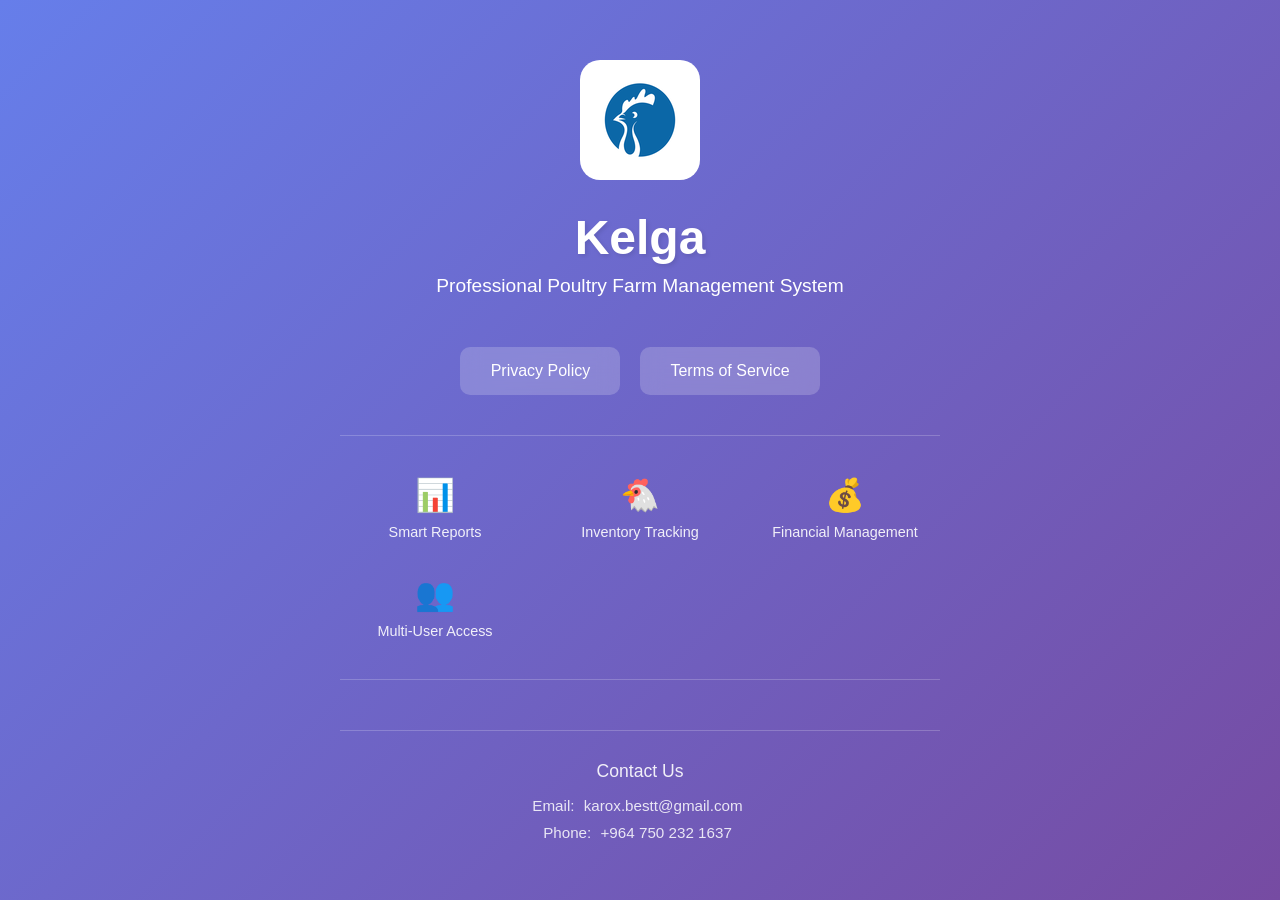
==== index.html @ 58c40bdd "Update index.html" ====
<!DOCTYPE html>
<html lang="en">
<head>
    <meta charset="UTF-8">
    <meta name="viewport" content="width=device-width, initial-scale=1.0">
    <title>Kelga - Poultry Farm Management</title>
    <link rel="icon" type="image/png" href="favicon.png">
    <link rel="apple-touch-icon" href="logo.png">
    <style>
        * {
            margin: 0;
            padding: 0;
            box-sizing: border-box;
        }
        
        body {
            font-family: -apple-system, BlinkMacSystemFont, 'Segoe UI', Roboto, sans-serif;
            text-align: center;
            background: linear-gradient(135deg, #667eea 0%, #764ba2 100%);
            color: white;
            min-height: 100vh;
            display: flex;
            flex-direction: column;
            justify-content: center;
            align-items: center;
            padding: 20px;
        }
        
        .container {
            max-width: 600px;
            width: 100%;
        }
        
        .logo {
            width: 120px;
            height: 120px;
            background: rgba(255,255,255,0.2);
            border-radius: 30px;
            margin: 0 auto 30px;
            display: flex;
            align-items: center;
            justify-content: center;
            font-size: 3em;
            font-weight: bold;
            backdrop-filter: blur(10px);
        }
        
        h1 { 
            font-size: 3em; 
            margin-bottom: 10px;
            text-shadow: 2px 2px 4px rgba(0,0,0,0.1);
        }
        
        .tagline {
            font-size: 1.2em;
            opacity: 0.95;
            margin-bottom: 50px;
        }
        
        .links {
            display: flex;
            gap: 20px;
            justify-content: center;
            flex-wrap: wrap;
            margin-bottom: 40px;
        }
        
        a {
            color: white;
            text-decoration: none;
            padding: 15px 30px;
            background: rgba(255,255,255,0.2);
            border-radius: 10px;
            display: inline-block;
            backdrop-filter: blur(10px);
            transition: all 0.3s ease;
            font-size: 1em;
            min-width: 160px;
        }
        
        a:hover {
            background: rgba(255,255,255,0.3);
            transform: translateY(-2px);
            box-shadow: 0 5px 15px rgba(0,0,0,0.2);
        }
        
        .contact {
            margin-top: 50px;
            padding-top: 30px;
            border-top: 1px solid rgba(255,255,255,0.2);
        }
        
        .contact-title {
            font-size: 1.1em;
            margin-bottom: 15px;
            opacity: 0.9;
        }
        
        .contact-info {
            display: flex;
            flex-direction: column;
            gap: 10px;
            font-size: 0.95em;
            opacity: 0.85;
        }
        
        .contact-info a {
            background: none;
            padding: 5px;
            min-width: auto;
            display: inline;
        }
        
        .contact-info a:hover {
            background: rgba(255,255,255,0.1);
            transform: none;
        }
        
        .features {
            display: grid;
            grid-template-columns: repeat(auto-fit, minmax(140px, 1fr));
            gap: 15px;
            margin: 40px 0;
            padding: 30px 0;
            border-top: 1px solid rgba(255,255,255,0.2);
            border-bottom: 1px solid rgba(255,255,255,0.2);
        }
        
        .feature {
            padding: 10px;
        }
        
        .feature-icon {
            font-size: 2em;
            margin-bottom: 10px;
        }
        
        .feature-text {
            font-size: 0.9em;
            opacity: 0.9;
        }
        
        /* Mobile Responsive */
        @media (max-width: 600px) {
            h1 {
                font-size: 2.2em;
            }
            
            .tagline {
                font-size: 1em;
                margin-bottom: 40px;
            }
            
            .logo {
                width: 100px;
                height: 100px;
                font-size: 2.5em;
            }
            
            .links {
                flex-direction: column;
                gap: 15px;
                width: 100%;
            }
            
            a {
                width: 100%;
                padding: 18px 30px;
                font-size: 1.1em;
            }
            
            .features {
                grid-template-columns: repeat(2, 1fr);
                gap: 10px;
                padding: 20px 0;
            }
            
            .contact {
                margin-top: 30px;
            }
        }
        
        /* Very small phones */
        @media (max-width: 380px) {
            h1 {
                font-size: 2em;
            }
            
            .tagline {
                font-size: 0.95em;
            }
            
            a {
                padding: 16px 20px;
                font-size: 1em;
            }
        }
        
        /* Animation */
        @keyframes fadeIn {
            from {
                opacity: 0;
                transform: translateY(20px);
            }
            to {
                opacity: 1;
                transform: translateY(0);
            }
        }
        
        .container > * {
            animation: fadeIn 0.8s ease-out forwards;
            opacity: 0;
        }
        
        .logo { animation-delay: 0.1s; }
        h1 { animation-delay: 0.2s; }
        .tagline { animation-delay: 0.3s; }
        .links { animation-delay: 0.4s; }
        .features { animation-delay: 0.5s; }
        .contact { animation-delay: 0.6s; }
    </style>
</head>
<body>
    <div class="container">
        <div class="logo">
            <img src="logo.png" alt="Kelga" style="width: 100%; height: 100%; object-fit: contain; border-radius: 20px;">
        </div>
        
        <h1>Kelga</h1>
        <p class="tagline">Professional Poultry Farm Management System</p>
        
        <div class="links">
            <a href="/privacy.html">Privacy Policy</a>
            <a href="/terms.html">Terms of Service</a>
        </div>
        
        <div class="features">
            <div class="feature">
                <div class="feature-icon">📊</div>
                <div class="feature-text">Smart Reports</div>
            </div>
            <div class="feature">
                <div class="feature-icon">🐔</div>
                <div class="feature-text">Inventory Tracking</div>
            </div>
            <div class="feature">
                <div class="feature-icon">💰</div>
                <div class="feature-text">Financial Management</div>
            </div>
            <div class="feature">
                <div class="feature-icon">👥</div>
                <div class="feature-text">Multi-User Access</div>
            </div>
        </div>
        
        <div class="contact">
            <p class="contact-title">Contact Us</p>
            <div class="contact-info">
                <div>Email: <a href="mailto:karox.bestt@gmail.com">karox.bestt@gmail.com</a></div>
                <div>Phone: <a href="tel:+9647502321637">+964 750 232 1637</a></div>
            </div>
        </div>
    </div>
</body>
</html>
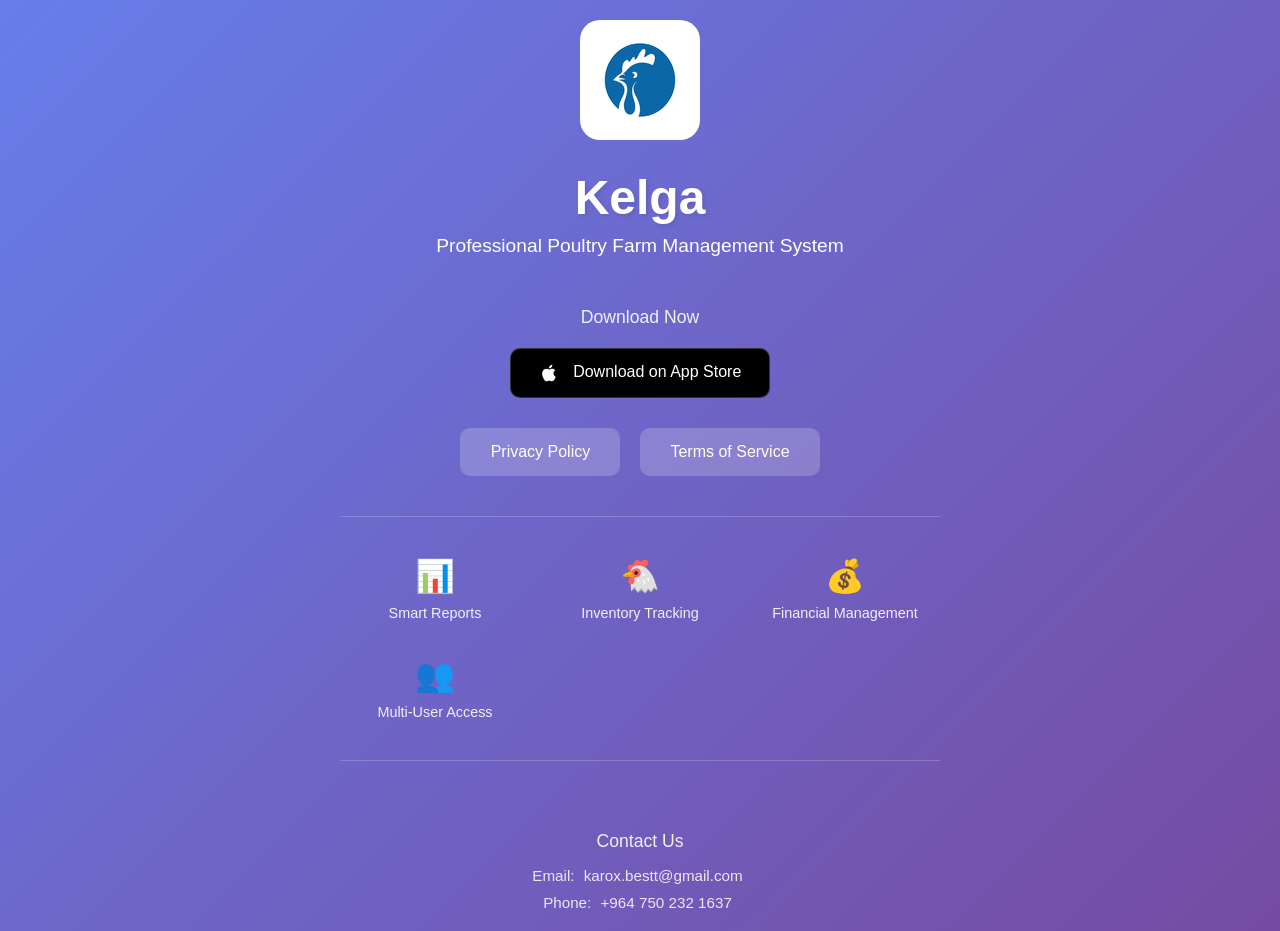
==== commit 32a38bd4: "Update index.html" ====
--- a/index.html
+++ b/index.html
@@ -57,15 +57,51 @@
             margin-bottom: 50px;
         }
         
+        .download-section {
+            margin-bottom: 30px;
+        }
+        
+        .download-title {
+            font-size: 1.1em;
+            margin-bottom: 20px;
+            opacity: 0.9;
+        }
+        
+        .app-store-btn {
+            display: inline-block;
+            background: #000;
+            color: white;
+            padding: 14px 28px;
+            border-radius: 10px;
+            text-decoration: none;
+            transition: all 0.3s ease;
+            border: 1px solid rgba(255,255,255,0.2);
+        }
+        
+        .app-store-btn:hover {
+            background: #111;
+            transform: translateY(-2px);
+            box-shadow: 0 10px 30px rgba(0,0,0,0.3);
+            border: 1px solid rgba(255,255,255,0.4);
+        }
+        
+        .app-store-btn svg {
+            width: 20px;
+            height: 20px;
+            display: inline-block;
+            vertical-align: middle;
+            margin-right: 10px;
+        }
+        
         .links {
             display: flex;
             gap: 20px;
             justify-content: center;
             flex-wrap: wrap;
-            margin-bottom: 40px;
-        }
-        
-        a {
+            margin: 30px 0;
+        }
+        
+        .links a {
             color: white;
             text-decoration: none;
             padding: 15px 30px;
@@ -78,42 +114,10 @@
             min-width: 160px;
         }
         
-        a:hover {
+        .links a:hover {
             background: rgba(255,255,255,0.3);
             transform: translateY(-2px);
             box-shadow: 0 5px 15px rgba(0,0,0,0.2);
-        }
-        
-        .contact {
-            margin-top: 50px;
-            padding-top: 30px;
-            border-top: 1px solid rgba(255,255,255,0.2);
-        }
-        
-        .contact-title {
-            font-size: 1.1em;
-            margin-bottom: 15px;
-            opacity: 0.9;
-        }
-        
-        .contact-info {
-            display: flex;
-            flex-direction: column;
-            gap: 10px;
-            font-size: 0.95em;
-            opacity: 0.85;
-        }
-        
-        .contact-info a {
-            background: none;
-            padding: 5px;
-            min-width: auto;
-            display: inline;
-        }
-        
-        .contact-info a:hover {
-            background: rgba(255,255,255,0.1);
-            transform: none;
         }
         
         .features {
@@ -140,6 +144,39 @@
             opacity: 0.9;
         }
         
+        .contact {
+            margin-top: 30px;
+            padding-top: 30px;
+        }
+        
+        .contact-title {
+            font-size: 1.1em;
+            margin-bottom: 15px;
+            opacity: 0.9;
+        }
+        
+        .contact-info {
+            display: flex;
+            flex-direction: column;
+            gap: 10px;
+            font-size: 0.95em;
+            opacity: 0.85;
+        }
+        
+        .contact-info a {
+            color: white;
+            background: none;
+            padding: 5px;
+            min-width: auto;
+            display: inline;
+            text-decoration: none;
+        }
+        
+        .contact-info a:hover {
+            background: rgba(255,255,255,0.1);
+            transform: none;
+        }
+        
         /* Mobile Responsive */
         @media (max-width: 600px) {
             h1 {
@@ -163,7 +200,7 @@
                 width: 100%;
             }
             
-            a {
+            .links a {
                 width: 100%;
                 padding: 18px 30px;
                 font-size: 1.1em;
@@ -190,7 +227,7 @@
                 font-size: 0.95em;
             }
             
-            a {
+            .links a {
                 padding: 16px 20px;
                 font-size: 1em;
             }
@@ -216,9 +253,10 @@
         .logo { animation-delay: 0.1s; }
         h1 { animation-delay: 0.2s; }
         .tagline { animation-delay: 0.3s; }
-        .links { animation-delay: 0.4s; }
-        .features { animation-delay: 0.5s; }
-        .contact { animation-delay: 0.6s; }
+        .download-section { animation-delay: 0.4s; }
+        .links { animation-delay: 0.5s; }
+        .features { animation-delay: 0.6s; }
+        .contact { animation-delay: 0.7s; }
     </style>
 </head>
 <body>
@@ -230,6 +268,16 @@
         <h1>Kelga</h1>
         <p class="tagline">Professional Poultry Farm Management System</p>
         
+        <div class="download-section">
+            <p class="download-title">Download Now</p>
+            <a href="https://apps.apple.com/iq/app/kelga/id6752225782" class="app-store-btn" target="_blank">
+                <svg viewBox="0 0 24 24" fill="currentColor">
+                    <path d="M18.71 19.5c-.83 1.24-1.71 2.45-3.05 2.47-1.34.03-1.77-.79-3.29-.79-1.53 0-2 .77-3.27.82-1.31.05-2.3-1.32-3.14-2.53C4.25 17 2.94 12.45 4.7 9.39c.87-1.52 2.43-2.48 4.12-2.51 1.28-.02 2.5.87 3.29.87.78 0 2.26-1.07 3.81-.91.65.03 2.47.26 3.64 1.98-.09.06-2.17 1.28-2.15 3.81.03 3.02 2.65 4.03 2.68 4.04-.03.07-.42 1.44-1.38 2.83M13 3.5c.73-.83 1.94-1.46 2.94-1.5.13 1.17-.34 2.35-1.04 3.19-.69.85-1.83 1.51-2.95 1.42-.15-1.15.41-2.35 1.05-3.11z"/>
+                </svg>
+                Download on App Store
+            </a>
+        </div>
+        
         <div class="links">
             <a href="/privacy.html">Privacy Policy</a>
             <a href="/terms.html">Terms of Service</a>
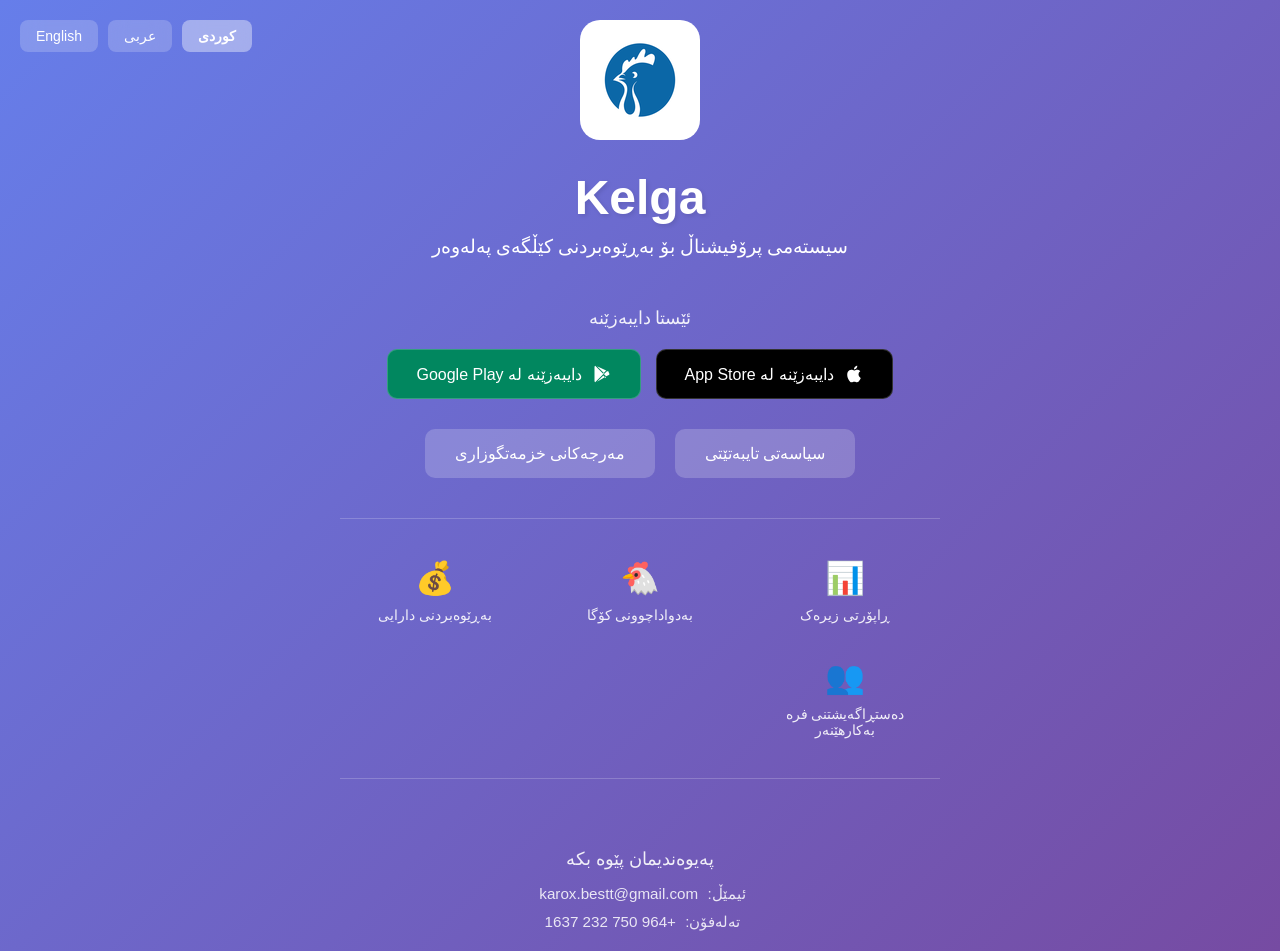
==== commit 52acdd7a: "Update index.html" ====
--- a/index.html
+++ b/index.html
@@ -1,9 +1,9 @@
 <!DOCTYPE html>
-<html lang="en">
+<html lang="ku">
 <head>
     <meta charset="UTF-8">
     <meta name="viewport" content="width=device-width, initial-scale=1.0">
-    <title>Kelga - Poultry Farm Management</title>
+    <title>Kelga - سیستەمی بەڕێوەبردنی کێڵگەی پەلەوەر</title>
     <link rel="icon" type="image/png" href="favicon.png">
     <link rel="apple-touch-icon" href="logo.png">
     <style>
@@ -31,6 +31,37 @@
             width: 100%;
         }
         
+        /* Language Selector */
+        .lang-selector {
+            position: absolute;
+            top: 20px;
+            right: 20px;
+            display: flex;
+            gap: 10px;
+            z-index: 100;
+        }
+        
+        .lang-btn {
+            background: rgba(255,255,255,0.2);
+            border: none;
+            color: white;
+            padding: 8px 16px;
+            border-radius: 8px;
+            cursor: pointer;
+            transition: all 0.3s ease;
+            font-size: 14px;
+            backdrop-filter: blur(10px);
+        }
+        
+        .lang-btn:hover {
+            background: rgba(255,255,255,0.3);
+        }
+        
+        .lang-btn.active {
+            background: rgba(255,255,255,0.4);
+            font-weight: bold;
+        }
+        
         .logo {
             width: 120px;
             height: 120px;
@@ -67,8 +98,16 @@
             opacity: 0.9;
         }
         
-        .app-store-btn {
-            display: inline-block;
+        .download-buttons {
+            display: flex;
+            gap: 15px;
+            justify-content: center;
+            flex-wrap: wrap;
+        }
+        
+        .app-store-btn, .google-play-btn {
+            display: inline-flex;
+            align-items: center;
             background: #000;
             color: white;
             padding: 14px 28px;
@@ -76,21 +115,39 @@
             text-decoration: none;
             transition: all 0.3s ease;
             border: 1px solid rgba(255,255,255,0.2);
-        }
-        
-        .app-store-btn:hover {
+            min-width: 200px;
+            justify-content: center;
+        }
+        
+        .app-store-btn:hover, .google-play-btn:hover {
             background: #111;
             transform: translateY(-2px);
             box-shadow: 0 10px 30px rgba(0,0,0,0.3);
             border: 1px solid rgba(255,255,255,0.4);
         }
         
-        .app-store-btn svg {
+        .google-play-btn {
+            background: #01875f;
+        }
+        
+        .google-play-btn:hover {
+            background: #017a55;
+        }
+        
+        .app-store-btn svg, .google-play-btn svg {
             width: 20px;
             height: 20px;
             display: inline-block;
             vertical-align: middle;
             margin-right: 10px;
+        }
+        
+        [lang="ku"] .app-store-btn svg, 
+        [lang="ar"] .app-store-btn svg,
+        [lang="ku"] .google-play-btn svg, 
+        [lang="ar"] .google-play-btn svg {
+            margin-right: 0;
+            margin-left: 10px;
         }
         
         .links {
@@ -177,8 +234,36 @@
             transform: none;
         }
         
+        /* RTL Support */
+        [lang="ku"], [lang="ar"] {
+            direction: rtl;
+        }
+        
+        [lang="ku"] .lang-selector,
+        [lang="ar"] .lang-selector {
+            right: auto;
+            left: 20px;
+        }
+        
         /* Mobile Responsive */
         @media (max-width: 600px) {
+            .lang-selector {
+                top: 10px;
+                right: 10px;
+                gap: 5px;
+            }
+            
+            [lang="ku"] .lang-selector,
+            [lang="ar"] .lang-selector {
+                right: auto;
+                left: 10px;
+            }
+            
+            .lang-btn {
+                padding: 6px 12px;
+                font-size: 12px;
+            }
+            
             h1 {
                 font-size: 2.2em;
             }
@@ -192,6 +277,16 @@
                 width: 100px;
                 height: 100px;
                 font-size: 2.5em;
+            }
+            
+            .download-buttons {
+                flex-direction: column;
+                width: 100%;
+            }
+            
+            .app-store-btn, .google-play-btn {
+                width: 100%;
+                padding: 16px 28px;
             }
             
             .links {
@@ -260,55 +355,111 @@
     </style>
 </head>
 <body>
+    <!-- Language Selector -->
+    <div class="lang-selector">
+        <button class="lang-btn active" onclick="changeLanguage('ku')">کوردی</button>
+        <button class="lang-btn" onclick="changeLanguage('ar')">عربی</button>
+        <button class="lang-btn" onclick="changeLanguage('en')">English</button>
+    </div>
+    
     <div class="container">
         <div class="logo">
             <img src="logo.png" alt="Kelga" style="width: 100%; height: 100%; object-fit: contain; border-radius: 20px;">
         </div>
         
         <h1>Kelga</h1>
-        <p class="tagline">Professional Poultry Farm Management System</p>
+        <p class="tagline" data-ku="سیستەمی پرۆفیشناڵ بۆ بەڕێوەبردنی کێڵگەی پەلەوەر" 
+           data-ar="نظام احترافي لإدارة مزارع الدواجن"
+           data-en="Professional Poultry Farm Management System">
+           سیستەمی پرۆفیشناڵ بۆ بەڕێوەبردنی کێڵگەی پەلەوەر
+        </p>
         
         <div class="download-section">
-            <p class="download-title">Download Now</p>
-            <a href="https://apps.apple.com/iq/app/kelga/id6752225782" class="app-store-btn" target="_blank">
-                <svg viewBox="0 0 24 24" fill="currentColor">
-                    <path d="M18.71 19.5c-.83 1.24-1.71 2.45-3.05 2.47-1.34.03-1.77-.79-3.29-.79-1.53 0-2 .77-3.27.82-1.31.05-2.3-1.32-3.14-2.53C4.25 17 2.94 12.45 4.7 9.39c.87-1.52 2.43-2.48 4.12-2.51 1.28-.02 2.5.87 3.29.87.78 0 2.26-1.07 3.81-.91.65.03 2.47.26 3.64 1.98-.09.06-2.17 1.28-2.15 3.81.03 3.02 2.65 4.03 2.68 4.04-.03.07-.42 1.44-1.38 2.83M13 3.5c.73-.83 1.94-1.46 2.94-1.5.13 1.17-.34 2.35-1.04 3.19-.69.85-1.83 1.51-2.95 1.42-.15-1.15.41-2.35 1.05-3.11z"/>
-                </svg>
-                Download on App Store
-            </a>
+            <p class="download-title" data-ku="ئێستا دایبەزێنە" data-ar="حمل الآن" data-en="Download Now">ئێستا دایبەزێنە</p>
+            <div class="download-buttons">
+                <a href="https://apps.apple.com/iq/app/kelga/id6752225782" class="app-store-btn" target="_blank">
+                    <svg viewBox="0 0 24 24" fill="currentColor">
+                        <path d="M18.71 19.5c-.83 1.24-1.71 2.45-3.05 2.47-1.34.03-1.77-.79-3.29-.79-1.53 0-2 .77-3.27.82-1.31.05-2.3-1.32-3.14-2.53C4.25 17 2.94 12.45 4.7 9.39c.87-1.52 2.43-2.48 4.12-2.51 1.28-.02 2.5.87 3.29.87.78 0 2.26-1.07 3.81-.91.65.03 2.47.26 3.64 1.98-.09.06-2.17 1.28-2.15 3.81.03 3.02 2.65 4.03 2.68 4.04-.03.07-.42 1.44-1.38 2.83M13 3.5c.73-.83 1.94-1.46 2.94-1.5.13 1.17-.34 2.35-1.04 3.19-.69.85-1.83 1.51-2.95 1.42-.15-1.15.41-2.35 1.05-3.11z"/>
+                    </svg>
+                    <span data-ku="دایبەزێنە لە App Store" data-ar="حمل من App Store" data-en="Download on App Store">دایبەزێنە لە App Store</span>
+                </a>
+                <a href="https://play.google.com/apps/testing/com.karoxghafoor.kelga" class="google-play-btn" target="_blank">
+                    <svg viewBox="0 0 24 24" fill="currentColor">
+                        <path d="M3 20.5v-17c0-.59.34-1.11.84-1.35L13.69 12l-9.85 9.85c-.5-.24-.84-.76-.84-1.35M16.81 15.12L6.05 21.34l7.54-7.54 3.22 3.32M14.54 12l3.75-3.75L6.04 2.66l8.49 8.49.01.85M20.16 10.81c.5.28.84.76.84 1.19s-.34.91-.84 1.19l-3.18 1.62-3.52-3.52 3.5-3.5 3.2 1.62v.4z"/>
+                    </svg>
+                    <span data-ku="دایبەزێنە لە Google Play" data-ar="حمل من Google Play" data-en="Download on Google Play">دایبەزێنە لە Google Play</span>
+                </a>
+            </div>
         </div>
         
         <div class="links">
-            <a href="/privacy.html">Privacy Policy</a>
-            <a href="/terms.html">Terms of Service</a>
+            <a href="/privacy.html" data-ku="سیاسەتی تایبەتێتی" data-ar="سياسة الخصوصية" data-en="Privacy Policy">سیاسەتی تایبەتێتی</a>
+            <a href="/terms.html" data-ku="مەرجەکانی خزمەتگوزاری" data-ar="شروط الخدمة" data-en="Terms of Service">مەرجەکانی خزمەتگوزاری</a>
         </div>
         
         <div class="features">
             <div class="feature">
                 <div class="feature-icon">📊</div>
-                <div class="feature-text">Smart Reports</div>
+                <div class="feature-text" data-ku="ڕاپۆرتی زیرەک" data-ar="تقارير ذكية" data-en="Smart Reports">ڕاپۆرتی زیرەک</div>
             </div>
             <div class="feature">
                 <div class="feature-icon">🐔</div>
-                <div class="feature-text">Inventory Tracking</div>
+                <div class="feature-text" data-ku="بەدواداچوونی کۆگا" data-ar="تتبع المخزون" data-en="Inventory Tracking">بەدواداچوونی کۆگا</div>
             </div>
             <div class="feature">
                 <div class="feature-icon">💰</div>
-                <div class="feature-text">Financial Management</div>
+                <div class="feature-text" data-ku="بەڕێوەبردنی دارایی" data-ar="الإدارة المالية" data-en="Financial Management">بەڕێوەبردنی دارایی</div>
             </div>
             <div class="feature">
                 <div class="feature-icon">👥</div>
-                <div class="feature-text">Multi-User Access</div>
+                <div class="feature-text" data-ku="دەستڕاگەیشتنی فرە بەکارهێنەر" data-ar="وصول متعدد المستخدمين" data-en="Multi-User Access">دەستڕاگەیشتنی فرە بەکارهێنەر</div>
             </div>
         </div>
         
         <div class="contact">
-            <p class="contact-title">Contact Us</p>
+            <p class="contact-title" data-ku="پەیوەندیمان پێوە بکە" data-ar="اتصل بنا" data-en="Contact Us">پەیوەندیمان پێوە بکە</p>
             <div class="contact-info">
-                <div>Email: <a href="mailto:karox.bestt@gmail.com">karox.bestt@gmail.com</a></div>
-                <div>Phone: <a href="tel:+9647502321637">+964 750 232 1637</a></div>
+                <div><span data-ku="ئیمێڵ:" data-ar="البريد الإلكتروني:" data-en="Email:">ئیمێڵ:</span> <a href="mailto:karox.bestt@gmail.com">karox.bestt@gmail.com</a></div>
+                <div><span data-ku="تەلەفۆن:" data-ar="الهاتف:" data-en="Phone:">تەلەفۆن:</span> <a href="tel:+9647502321637">+964 750 232 1637</a></div>
             </div>
         </div>
     </div>
+    
+    <script>
+        function changeLanguage(lang) {
+            // Update HTML lang attribute
+            document.documentElement.lang = lang;
+            
+            // Update active button
+            document.querySelectorAll('.lang-btn').forEach(btn => btn.classList.remove('active'));
+            event.target.classList.add('active');
+            
+            // Update page title
+            const titles = {
+                'ku': 'Kelga - سیستەمی بەڕێوەبردنی کێڵگەی پەلەوەر',
+                'ar': 'Kelga - نظام إدارة مزارع الدواجن',
+                'en': 'Kelga - Poultry Farm Management System'
+            };
+            document.title = titles[lang];
+            
+            // Update all text elements
+            document.querySelectorAll('[data-' + lang + ']').forEach(element => {
+                element.textContent = element.getAttribute('data-' + lang);
+            });
+            
+            // Save preference
+            localStorage.setItem('preferredLang', lang);
+        }
+        
+        // Load saved language preference
+        window.addEventListener('DOMContentLoaded', () => {
+            const savedLang = localStorage.getItem('preferredLang') || 'ku';
+            if (savedLang !== 'ku') {
+                changeLanguage(savedLang);
+                document.querySelector(`.lang-btn[onclick*="${savedLang}"]`).classList.add('active');
+                document.querySelector('.lang-btn.active').classList.remove('active');
+            }
+        });
+    </script>
 </body>
 </html>
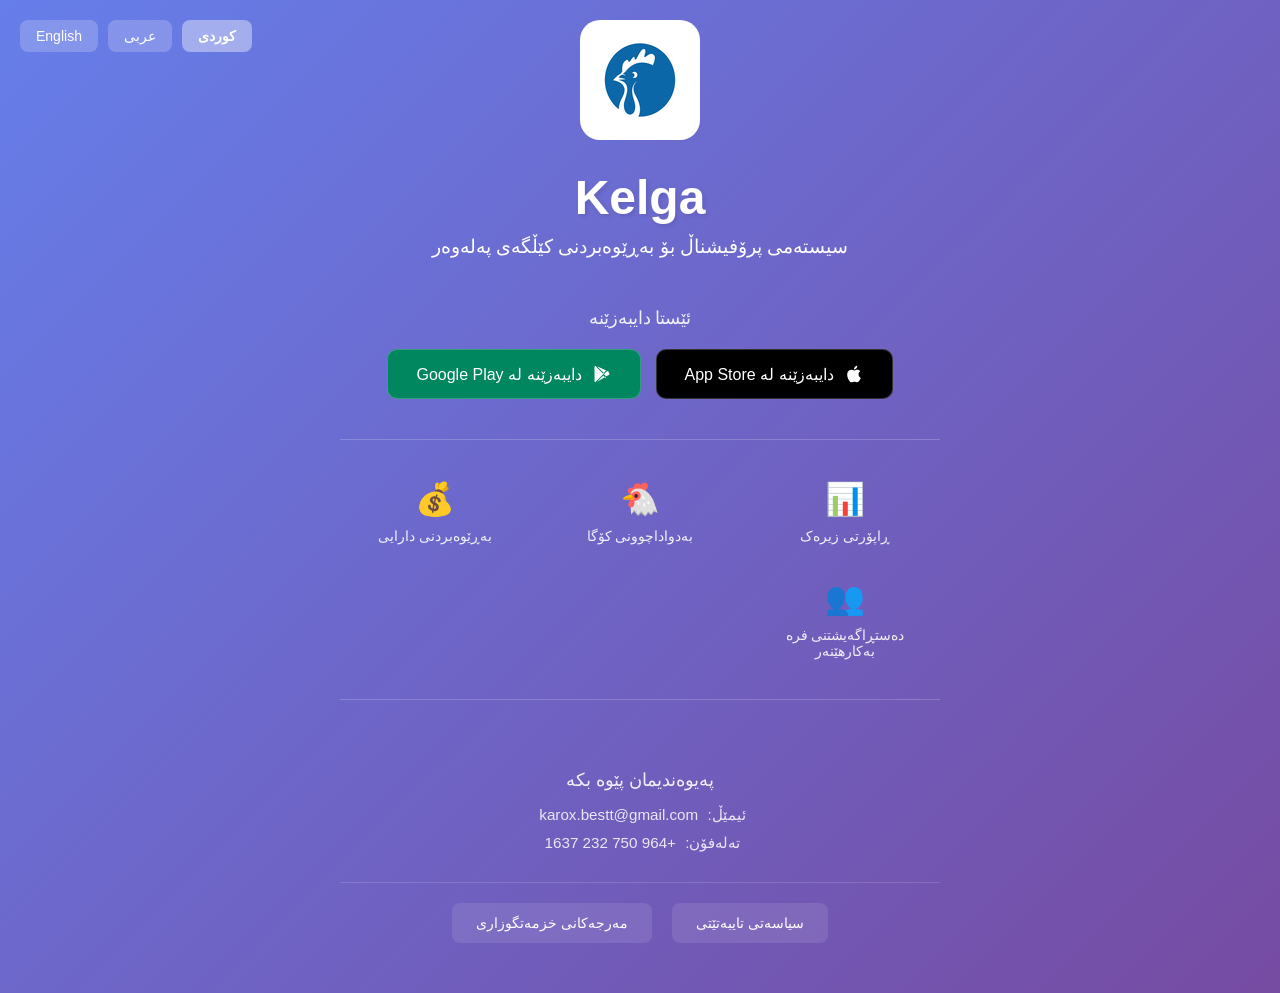
==== commit 74eecc1f: "Update index.html" ====
--- a/index.html
+++ b/index.html
@@ -156,23 +156,25 @@
             justify-content: center;
             flex-wrap: wrap;
             margin: 30px 0;
+            padding-top: 20px;
+            border-top: 1px solid rgba(255,255,255,0.15);
         }
         
         .links a {
             color: white;
             text-decoration: none;
-            padding: 15px 30px;
-            background: rgba(255,255,255,0.2);
-            border-radius: 10px;
+            padding: 12px 24px;
+            background: rgba(255,255,255,0.1);
+            border-radius: 8px;
             display: inline-block;
             backdrop-filter: blur(10px);
             transition: all 0.3s ease;
-            font-size: 1em;
-            min-width: 160px;
+            font-size: 0.9em;
+            min-width: 150px;
         }
         
         .links a:hover {
-            background: rgba(255,255,255,0.3);
+            background: rgba(255,255,255,0.2);
             transform: translateY(-2px);
             box-shadow: 0 5px 15px rgba(0,0,0,0.2);
         }
@@ -251,6 +253,7 @@
                 top: 10px;
                 right: 10px;
                 gap: 5px;
+                z-index: 1000;
             }
             
             [lang="ku"] .lang-selector,
@@ -264,19 +267,20 @@
                 font-size: 12px;
             }
             
-            h1 {
-                font-size: 2.2em;
-            }
-            
-            .tagline {
-                font-size: 1em;
-                margin-bottom: 40px;
-            }
-            
             .logo {
                 width: 100px;
                 height: 100px;
                 font-size: 2.5em;
+                margin-top: 60px;
+            }
+            
+            h1 {
+                font-size: 2.2em;
+            }
+            
+            .tagline {
+                font-size: 1em;
+                margin-bottom: 40px;
             }
             
             .download-buttons {
@@ -290,25 +294,37 @@
             }
             
             .links {
-                flex-direction: column;
-                gap: 15px;
+                flex-direction: row;
+                gap: 10px;
                 width: 100%;
+                margin-top: 20px;
+                order: 10;
             }
             
             .links a {
-                width: 100%;
-                padding: 18px 30px;
-                font-size: 1.1em;
+                width: 50%;
+                padding: 12px 10px;
+                font-size: 0.85em;
+                min-width: auto;
+                text-align: center;
+                background: rgba(255,255,255,0.1);
             }
             
             .features {
                 grid-template-columns: repeat(2, 1fr);
                 gap: 10px;
                 padding: 20px 0;
+                order: 1;
             }
             
             .contact {
                 margin-top: 30px;
+                order: 2;
+            }
+            
+            .container {
+                display: flex;
+                flex-direction: column;
             }
         }
         
@@ -392,11 +408,6 @@
             </div>
         </div>
         
-        <div class="links">
-            <a href="/privacy.html" data-ku="سیاسەتی تایبەتێتی" data-ar="سياسة الخصوصية" data-en="Privacy Policy">سیاسەتی تایبەتێتی</a>
-            <a href="/terms.html" data-ku="مەرجەکانی خزمەتگوزاری" data-ar="شروط الخدمة" data-en="Terms of Service">مەرجەکانی خزمەتگوزاری</a>
-        </div>
-        
         <div class="features">
             <div class="feature">
                 <div class="feature-icon">📊</div>
@@ -422,6 +433,11 @@
                 <div><span data-ku="ئیمێڵ:" data-ar="البريد الإلكتروني:" data-en="Email:">ئیمێڵ:</span> <a href="mailto:karox.bestt@gmail.com">karox.bestt@gmail.com</a></div>
                 <div><span data-ku="تەلەفۆن:" data-ar="الهاتف:" data-en="Phone:">تەلەفۆن:</span> <a href="tel:+9647502321637">+964 750 232 1637</a></div>
             </div>
+        </div>
+        
+        <div class="links">
+            <a href="/privacy.html" data-ku="سیاسەتی تایبەتێتی" data-ar="سياسة الخصوصية" data-en="Privacy Policy">سیاسەتی تایبەتێتی</a>
+            <a href="/terms.html" data-ku="مەرجەکانی خزمەتگوزاری" data-ar="شروط الخدمة" data-en="Terms of Service">مەرجەکانی خزمەتگوزاری</a>
         </div>
     </div>
     
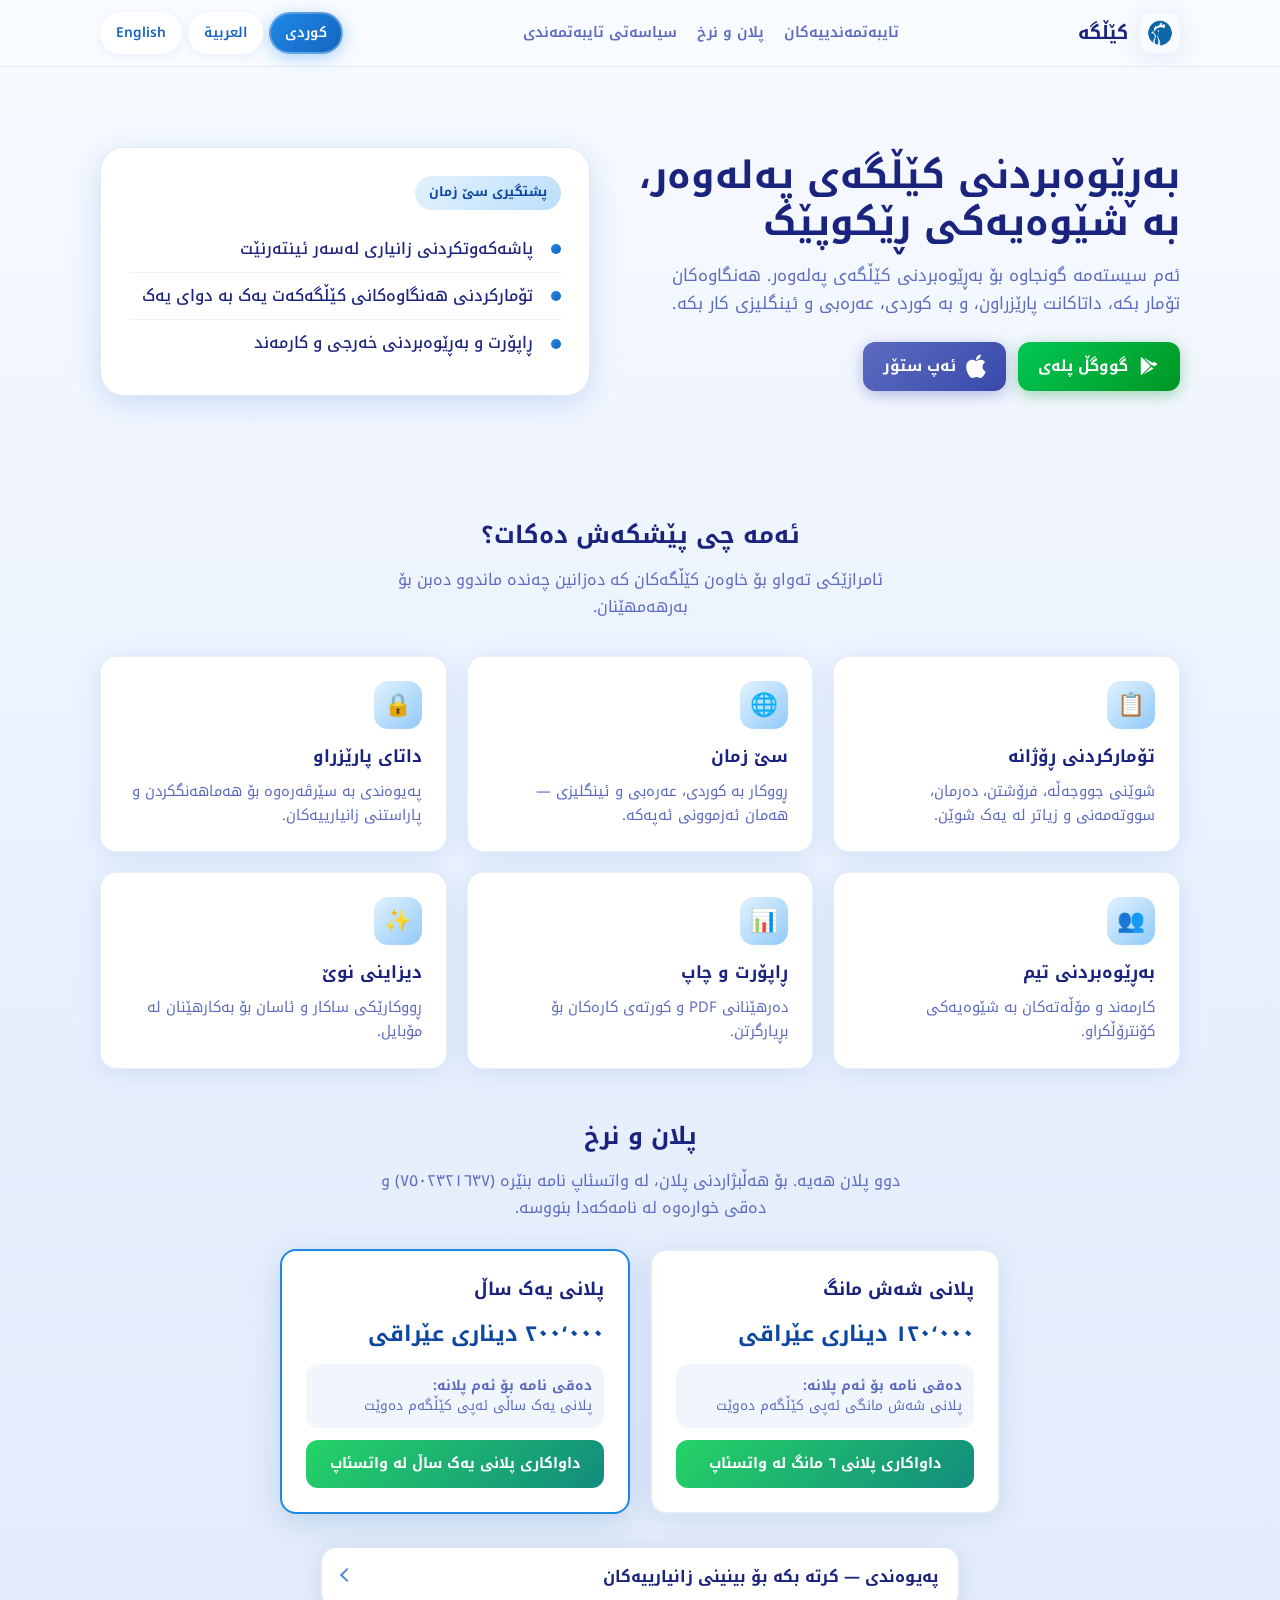
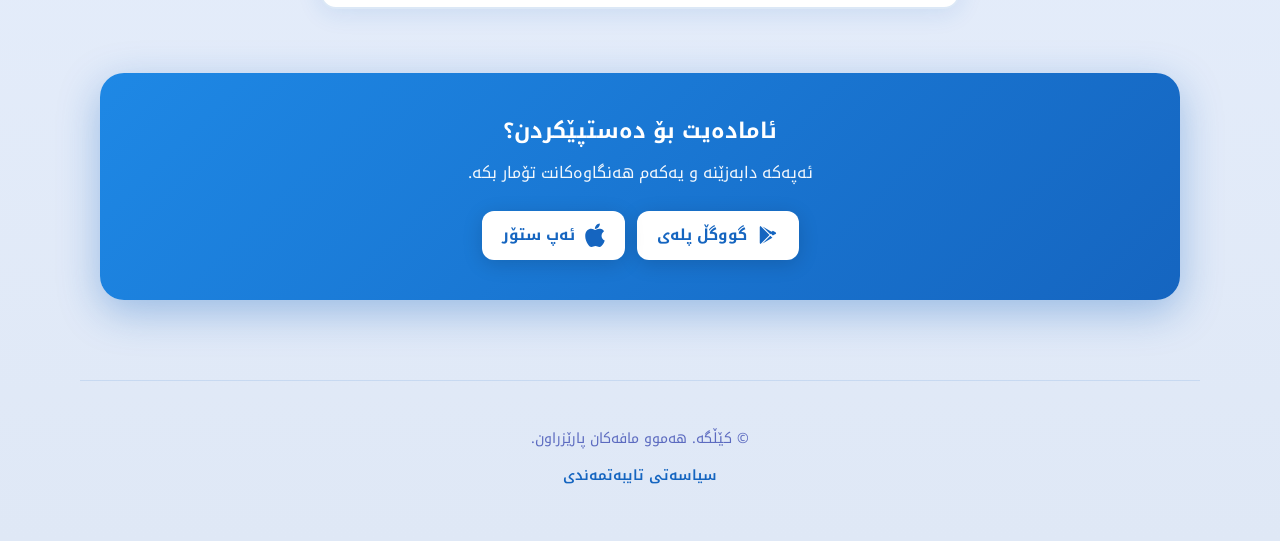
==== commit bb6fb8aa: "Rebuild Kelga site: landing page, KU/AR/EN, plans and WhatsApp, privacy policy. Made-with: Cursor" ====
--- a/index.html
+++ b/index.html
@@ -1,481 +1,247 @@
 <!DOCTYPE html>
-<html lang="ku">
-<head>
-    <meta charset="UTF-8">
-    <meta name="viewport" content="width=device-width, initial-scale=1.0">
-    <title>Kelga - سیستەمی بەڕێوەبردنی کێڵگەی پەلەوەر</title>
-    <link rel="icon" type="image/png" href="favicon.png">
-    <link rel="apple-touch-icon" href="logo.png">
-    <style>
-        * {
-            margin: 0;
-            padding: 0;
-            box-sizing: border-box;
-        }
-        
-        body {
-            font-family: -apple-system, BlinkMacSystemFont, 'Segoe UI', Roboto, sans-serif;
-            text-align: center;
-            background: linear-gradient(135deg, #667eea 0%, #764ba2 100%);
-            color: white;
-            min-height: 100vh;
-            display: flex;
-            flex-direction: column;
-            justify-content: center;
-            align-items: center;
-            padding: 20px;
-        }
-        
-        .container {
-            max-width: 600px;
-            width: 100%;
-        }
-        
-        /* Language Selector */
-        .lang-selector {
-            position: absolute;
-            top: 20px;
-            right: 20px;
-            display: flex;
-            gap: 10px;
-            z-index: 100;
-        }
-        
-        .lang-btn {
-            background: rgba(255,255,255,0.2);
-            border: none;
-            color: white;
-            padding: 8px 16px;
-            border-radius: 8px;
-            cursor: pointer;
-            transition: all 0.3s ease;
-            font-size: 14px;
-            backdrop-filter: blur(10px);
-        }
-        
-        .lang-btn:hover {
-            background: rgba(255,255,255,0.3);
-        }
-        
-        .lang-btn.active {
-            background: rgba(255,255,255,0.4);
-            font-weight: bold;
-        }
-        
-        .logo {
-            width: 120px;
-            height: 120px;
-            background: rgba(255,255,255,0.2);
-            border-radius: 30px;
-            margin: 0 auto 30px;
-            display: flex;
-            align-items: center;
-            justify-content: center;
-            font-size: 3em;
-            font-weight: bold;
-            backdrop-filter: blur(10px);
-        }
-        
-        h1 { 
-            font-size: 3em; 
-            margin-bottom: 10px;
-            text-shadow: 2px 2px 4px rgba(0,0,0,0.1);
-        }
-        
-        .tagline {
-            font-size: 1.2em;
-            opacity: 0.95;
-            margin-bottom: 50px;
-        }
-        
-        .download-section {
-            margin-bottom: 30px;
-        }
-        
-        .download-title {
-            font-size: 1.1em;
-            margin-bottom: 20px;
-            opacity: 0.9;
-        }
-        
-        .download-buttons {
-            display: flex;
-            gap: 15px;
-            justify-content: center;
-            flex-wrap: wrap;
-        }
-        
-        .app-store-btn, .google-play-btn {
-            display: inline-flex;
-            align-items: center;
-            background: #000;
-            color: white;
-            padding: 14px 28px;
-            border-radius: 10px;
-            text-decoration: none;
-            transition: all 0.3s ease;
-            border: 1px solid rgba(255,255,255,0.2);
-            min-width: 200px;
-            justify-content: center;
-        }
-        
-        .app-store-btn:hover, .google-play-btn:hover {
-            background: #111;
-            transform: translateY(-2px);
-            box-shadow: 0 10px 30px rgba(0,0,0,0.3);
-            border: 1px solid rgba(255,255,255,0.4);
-        }
-        
-        .google-play-btn {
-            background: #01875f;
-        }
-        
-        .google-play-btn:hover {
-            background: #017a55;
-        }
-        
-        .app-store-btn svg, .google-play-btn svg {
-            width: 20px;
-            height: 20px;
-            display: inline-block;
-            vertical-align: middle;
-            margin-right: 10px;
-        }
-        
-        [lang="ku"] .app-store-btn svg, 
-        [lang="ar"] .app-store-btn svg,
-        [lang="ku"] .google-play-btn svg, 
-        [lang="ar"] .google-play-btn svg {
-            margin-right: 0;
-            margin-left: 10px;
-        }
-        
-        .links {
-            display: flex;
-            gap: 20px;
-            justify-content: center;
-            flex-wrap: wrap;
-            margin: 30px 0;
-            padding-top: 20px;
-            border-top: 1px solid rgba(255,255,255,0.15);
-        }
-        
-        .links a {
-            color: white;
-            text-decoration: none;
-            padding: 12px 24px;
-            background: rgba(255,255,255,0.1);
-            border-radius: 8px;
-            display: inline-block;
-            backdrop-filter: blur(10px);
-            transition: all 0.3s ease;
-            font-size: 0.9em;
-            min-width: 150px;
-        }
-        
-        .links a:hover {
-            background: rgba(255,255,255,0.2);
-            transform: translateY(-2px);
-            box-shadow: 0 5px 15px rgba(0,0,0,0.2);
-        }
-        
-        .features {
-            display: grid;
-            grid-template-columns: repeat(auto-fit, minmax(140px, 1fr));
-            gap: 15px;
-            margin: 40px 0;
-            padding: 30px 0;
-            border-top: 1px solid rgba(255,255,255,0.2);
-            border-bottom: 1px solid rgba(255,255,255,0.2);
-        }
-        
-        .feature {
-            padding: 10px;
-        }
-        
-        .feature-icon {
-            font-size: 2em;
-            margin-bottom: 10px;
-        }
-        
-        .feature-text {
-            font-size: 0.9em;
-            opacity: 0.9;
-        }
-        
-        .contact {
-            margin-top: 30px;
-            padding-top: 30px;
-        }
-        
-        .contact-title {
-            font-size: 1.1em;
-            margin-bottom: 15px;
-            opacity: 0.9;
-        }
-        
-        .contact-info {
-            display: flex;
-            flex-direction: column;
-            gap: 10px;
-            font-size: 0.95em;
-            opacity: 0.85;
-        }
-        
-        .contact-info a {
-            color: white;
-            background: none;
-            padding: 5px;
-            min-width: auto;
-            display: inline;
-            text-decoration: none;
-        }
-        
-        .contact-info a:hover {
-            background: rgba(255,255,255,0.1);
-            transform: none;
-        }
-        
-        /* RTL Support */
-        [lang="ku"], [lang="ar"] {
-            direction: rtl;
-        }
-        
-        [lang="ku"] .lang-selector,
-        [lang="ar"] .lang-selector {
-            right: auto;
-            left: 20px;
-        }
-        
-        /* Mobile Responsive */
-        @media (max-width: 600px) {
-            .lang-selector {
-                top: 10px;
-                right: 10px;
-                gap: 5px;
-                z-index: 1000;
-            }
-            
-            [lang="ku"] .lang-selector,
-            [lang="ar"] .lang-selector {
-                right: auto;
-                left: 10px;
-            }
-            
-            .lang-btn {
-                padding: 6px 12px;
-                font-size: 12px;
-            }
-            
-            .logo {
-                width: 100px;
-                height: 100px;
-                font-size: 2.5em;
-                margin-top: 60px;
-            }
-            
-            h1 {
-                font-size: 2.2em;
-            }
-            
-            .tagline {
-                font-size: 1em;
-                margin-bottom: 40px;
-            }
-            
-            .download-buttons {
-                flex-direction: column;
-                width: 100%;
-            }
-            
-            .app-store-btn, .google-play-btn {
-                width: 100%;
-                padding: 16px 28px;
-            }
-            
-            .links {
-                flex-direction: row;
-                gap: 10px;
-                width: 100%;
-                margin-top: 20px;
-                order: 10;
-            }
-            
-            .links a {
-                width: 50%;
-                padding: 12px 10px;
-                font-size: 0.85em;
-                min-width: auto;
-                text-align: center;
-                background: rgba(255,255,255,0.1);
-            }
-            
-            .features {
-                grid-template-columns: repeat(2, 1fr);
-                gap: 10px;
-                padding: 20px 0;
-                order: 1;
-            }
-            
-            .contact {
-                margin-top: 30px;
-                order: 2;
-            }
-            
-            .container {
-                display: flex;
-                flex-direction: column;
-            }
-        }
-        
-        /* Very small phones */
-        @media (max-width: 380px) {
-            h1 {
-                font-size: 2em;
-            }
-            
-            .tagline {
-                font-size: 0.95em;
-            }
-            
-            .links a {
-                padding: 16px 20px;
-                font-size: 1em;
-            }
-        }
-        
-        /* Animation */
-        @keyframes fadeIn {
-            from {
-                opacity: 0;
-                transform: translateY(20px);
-            }
-            to {
-                opacity: 1;
-                transform: translateY(0);
-            }
-        }
-        
-        .container > * {
-            animation: fadeIn 0.8s ease-out forwards;
-            opacity: 0;
-        }
-        
-        .logo { animation-delay: 0.1s; }
-        h1 { animation-delay: 0.2s; }
-        .tagline { animation-delay: 0.3s; }
-        .download-section { animation-delay: 0.4s; }
-        .links { animation-delay: 0.5s; }
-        .features { animation-delay: 0.6s; }
-        .contact { animation-delay: 0.7s; }
-    </style>
-</head>
-<body>
-    <!-- Language Selector -->
-    <div class="lang-selector">
-        <button class="lang-btn active" onclick="changeLanguage('ku')">کوردی</button>
-        <button class="lang-btn" onclick="changeLanguage('ar')">عربی</button>
-        <button class="lang-btn" onclick="changeLanguage('en')">English</button>
-    </div>
-    
-    <div class="container">
-        <div class="logo">
-            <img src="logo.png" alt="Kelga" style="width: 100%; height: 100%; object-fit: contain; border-radius: 20px;">
-        </div>
-        
-        <h1>Kelga</h1>
-        <p class="tagline" data-ku="سیستەمی پرۆفیشناڵ بۆ بەڕێوەبردنی کێڵگەی پەلەوەر" 
-           data-ar="نظام احترافي لإدارة مزارع الدواجن"
-           data-en="Professional Poultry Farm Management System">
-           سیستەمی پرۆفیشناڵ بۆ بەڕێوەبردنی کێڵگەی پەلەوەر
-        </p>
-        
-        <div class="download-section">
-            <p class="download-title" data-ku="ئێستا دایبەزێنە" data-ar="حمل الآن" data-en="Download Now">ئێستا دایبەزێنە</p>
-            <div class="download-buttons">
-                <a href="https://apps.apple.com/iq/app/kelga/id6752225782" class="app-store-btn" target="_blank">
-                    <svg viewBox="0 0 24 24" fill="currentColor">
-                        <path d="M18.71 19.5c-.83 1.24-1.71 2.45-3.05 2.47-1.34.03-1.77-.79-3.29-.79-1.53 0-2 .77-3.27.82-1.31.05-2.3-1.32-3.14-2.53C4.25 17 2.94 12.45 4.7 9.39c.87-1.52 2.43-2.48 4.12-2.51 1.28-.02 2.5.87 3.29.87.78 0 2.26-1.07 3.81-.91.65.03 2.47.26 3.64 1.98-.09.06-2.17 1.28-2.15 3.81.03 3.02 2.65 4.03 2.68 4.04-.03.07-.42 1.44-1.38 2.83M13 3.5c.73-.83 1.94-1.46 2.94-1.5.13 1.17-.34 2.35-1.04 3.19-.69.85-1.83 1.51-2.95 1.42-.15-1.15.41-2.35 1.05-3.11z"/>
-                    </svg>
-                    <span data-ku="دایبەزێنە لە App Store" data-ar="حمل من App Store" data-en="Download on App Store">دایبەزێنە لە App Store</span>
-                </a>
-                <a href="https://play.google.com/apps/testing/com.karoxghafoor.kelga" class="google-play-btn" target="_blank">
-                    <svg viewBox="0 0 24 24" fill="currentColor">
-                        <path d="M3 20.5v-17c0-.59.34-1.11.84-1.35L13.69 12l-9.85 9.85c-.5-.24-.84-.76-.84-1.35M16.81 15.12L6.05 21.34l7.54-7.54 3.22 3.32M14.54 12l3.75-3.75L6.04 2.66l8.49 8.49.01.85M20.16 10.81c.5.28.84.76.84 1.19s-.34.91-.84 1.19l-3.18 1.62-3.52-3.52 3.5-3.5 3.2 1.62v.4z"/>
-                    </svg>
-                    <span data-ku="دایبەزێنە لە Google Play" data-ar="حمل من Google Play" data-en="Download on Google Play">دایبەزێنە لە Google Play</span>
-                </a>
-            </div>
-        </div>
-        
-        <div class="features">
-            <div class="feature">
-                <div class="feature-icon">📊</div>
-                <div class="feature-text" data-ku="ڕاپۆرتی زیرەک" data-ar="تقارير ذكية" data-en="Smart Reports">ڕاپۆرتی زیرەک</div>
-            </div>
-            <div class="feature">
-                <div class="feature-icon">🐔</div>
-                <div class="feature-text" data-ku="بەدواداچوونی کۆگا" data-ar="تتبع المخزون" data-en="Inventory Tracking">بەدواداچوونی کۆگا</div>
-            </div>
-            <div class="feature">
-                <div class="feature-icon">💰</div>
-                <div class="feature-text" data-ku="بەڕێوەبردنی دارایی" data-ar="الإدارة المالية" data-en="Financial Management">بەڕێوەبردنی دارایی</div>
-            </div>
-            <div class="feature">
-                <div class="feature-icon">👥</div>
-                <div class="feature-text" data-ku="دەستڕاگەیشتنی فرە بەکارهێنەر" data-ar="وصول متعدد المستخدمين" data-en="Multi-User Access">دەستڕاگەیشتنی فرە بەکارهێنەر</div>
-            </div>
-        </div>
-        
-        <div class="contact">
-            <p class="contact-title" data-ku="پەیوەندیمان پێوە بکە" data-ar="اتصل بنا" data-en="Contact Us">پەیوەندیمان پێوە بکە</p>
-            <div class="contact-info">
-                <div><span data-ku="ئیمێڵ:" data-ar="البريد الإلكتروني:" data-en="Email:">ئیمێڵ:</span> <a href="mailto:karox.bestt@gmail.com">karox.bestt@gmail.com</a></div>
-                <div><span data-ku="تەلەفۆن:" data-ar="الهاتف:" data-en="Phone:">تەلەفۆن:</span> <a href="tel:+9647502321637">+964 750 232 1637</a></div>
-            </div>
-        </div>
-        
-        <div class="links">
-            <a href="/privacy.html" data-ku="سیاسەتی تایبەتێتی" data-ar="سياسة الخصوصية" data-en="Privacy Policy">سیاسەتی تایبەتێتی</a>
-            <a href="/terms.html" data-ku="مەرجەکانی خزمەتگوزاری" data-ar="شروط الخدمة" data-en="Terms of Service">مەرجەکانی خزمەتگوزاری</a>
-        </div>
-    </div>
-    
+<html lang="ckb" dir="rtl">
+  <head>
+    <meta charset="utf-8" />
+    <meta name="viewport" content="width=device-width, initial-scale=1" />
+    <meta
+      name="description"
+      content="Kelga — broiler farm management (KU/AR/EN). Plans from 120,000 IQD. Google Play & App Store."
+    />
+    <title>کێڵگە</title>
+    <link rel="preconnect" href="https://fonts.googleapis.com" />
+    <link rel="preconnect" href="https://fonts.gstatic.com" crossorigin />
+    <link
+      href="https://fonts.googleapis.com/css2?family=Inter:wght@400;500;600;700&family=Noto+Kufi+Arabic:wght@400;500;600;700&display=swap"
+      rel="stylesheet"
+    />
+    <link rel="stylesheet" href="css/styles.css" />
+    <link rel="icon" href="assets/logo.png" type="image/png" />
+  </head>
+  <body>
+    <header class="site-header">
+      <div class="header-inner">
+        <a class="brand" href="index.html">
+          <img src="assets/logo.png" width="40" height="40" alt="" />
+          <span data-i18n="brand">کێڵگە</span>
+        </a>
+        <nav class="nav-links" aria-label="Main">
+          <a href="#features" data-i18n="navFeatures">تایبەتمەندییەکان</a>
+          <a href="#pricing" data-i18n="navPricing">پلان و نرخ</a>
+          <a href="privacy.html" data-i18n="navPrivacy">سیاسەتی تایبەتمەندی</a>
+        </nav>
+        <div class="lang-switch" role="group" aria-label="Language">
+          <button type="button" data-lang="ku" aria-pressed="true">کوردی</button>
+          <button type="button" data-lang="ar" aria-pressed="false">العربية</button>
+          <button type="button" data-lang="en" aria-pressed="false">English</button>
+        </div>
+      </div>
+    </header>
+
+    <main>
+      <section class="hero">
+        <div class="hero-copy">
+          <h1 data-i18n="heroTitle">بەڕێوەبردنی کێڵگەی پەلەوەر، بە شێوەیەکی ڕێکوپێک</h1>
+          <p class="tagline" data-i18n="heroSub"></p>
+          <div class="store-row">
+            <a
+              class="btn-store btn-store--play"
+              id="link-play"
+              href="https://play.google.com/store/apps/details?id=com.karoxghafoor.kelga"
+              target="_blank"
+              rel="noopener noreferrer"
+            >
+              <svg width="22" height="22" viewBox="0 0 24 24" fill="currentColor" aria-hidden="true">
+                <path
+                  d="M3 20.5v-17c0-.59.34-1.11.84-1.35L13.69 12l-9.85 9.85c-.5-.24-.84-.76-.84-1.35zm13.81-5.38L6.05 21.34l8.49-8.49 2.27 2.27zm3.35-4.31l-2.91 1.68-2.63-2.63 2.63-2.63 2.91 1.68c.91.53.91 1.83 0 2.36zM6.05 2.66l10.76 6.22-2.27 2.27L6.05 2.66z"
+                />
+              </svg>
+              <span data-i18n="dlPlay">گووگڵ پلەی</span>
+            </a>
+            <a
+              class="btn-store btn-store--ios"
+              id="link-ios"
+              href="https://apps.apple.com/us/search?term=Kelga&entity=software"
+              target="_blank"
+              rel="noopener noreferrer"
+            >
+              <svg width="20" height="24" viewBox="0 0 814 1000" fill="currentColor" aria-hidden="true">
+                <path
+                  d="M788.1 340.9c-5.8 4.5-108.2 62.2-108.2 190.5 0 148.4 130.3 200.9 134.2 202.2-.6 3.2-20.7 71.9-68.7 141.9-42.8 61.6-87.5 123.1-155.5 123.1s-85.5-39.5-164-39.5c-76.5 0-103.3 40.8-165.9 40.8s-105.6-57-155.5-127C46.5 790.4 0 663 0 541.8c0-194.4 126.4-297.5 250.8-297.5 66.2 0 121.7 43.4 163.4 43.4 39.8 0 101.1-46 176.3-46 28.5 0 130.9 2.6 198.3 99.2zm-234-163.3c31.4-37.5 53.1-88.1 53.1-139.3 0-7.1-.6-14.3-1.9-20.1-50.6 1.9-110.8 33.7-147.1 75.8-28.5 32.4-55.1 83.6-55.1 133.9 0 7.8 1.3 15.6 1.9 18.1 1.3.6 3.9 1.3 6.5 1.3 45.5 0 102.6-30.4 142.5-69.7z"
+                />
+              </svg>
+              <span data-i18n="dlIos">ئەپ ستۆر</span>
+            </a>
+          </div>
+        </div>
+        <div class="hero-visual">
+          <div class="hero-card">
+            <span class="badge" data-i18n="heroBadge">پشتگیری سێ زمان</span>
+            <ul>
+              <li data-i18n="li1"></li>
+              <li data-i18n="li2"></li>
+              <li data-i18n="li3"></li>
+            </ul>
+          </div>
+        </div>
+      </section>
+
+      <h2 class="section-title" id="features" data-i18n="sectionFeatures">ئەمە چی پێشکەش دەکات؟</h2>
+      <p class="section-sub" data-i18n="sectionFeaturesSub"></p>
+
+      <div class="features">
+        <article class="feature-card">
+          <div class="icon" aria-hidden="true">📋</div>
+          <h3 data-i18n="f1t"></h3>
+          <p data-i18n="f1d"></p>
+        </article>
+        <article class="feature-card">
+          <div class="icon" aria-hidden="true">🌐</div>
+          <h3 data-i18n="f2t"></h3>
+          <p data-i18n="f2d"></p>
+        </article>
+        <article class="feature-card">
+          <div class="icon" aria-hidden="true">🔒</div>
+          <h3 data-i18n="f3t"></h3>
+          <p data-i18n="f3d"></p>
+        </article>
+        <article class="feature-card">
+          <div class="icon" aria-hidden="true">👥</div>
+          <h3 data-i18n="f4t"></h3>
+          <p data-i18n="f4d"></p>
+        </article>
+        <article class="feature-card">
+          <div class="icon" aria-hidden="true">📊</div>
+          <h3 data-i18n="f5t"></h3>
+          <p data-i18n="f5d"></p>
+        </article>
+        <article class="feature-card">
+          <div class="icon" aria-hidden="true">✨</div>
+          <h3 data-i18n="f6t"></h3>
+          <p data-i18n="f6d"></p>
+        </article>
+      </div>
+
+      <section id="pricing" class="pricing-section">
+        <h2 class="section-title" data-i18n="sectionPricing">پلان و نرخ</h2>
+        <p class="pricing-intro" data-i18n="sectionPricingSub"></p>
+        <div class="pricing-grid">
+          <article class="plan-card">
+            <h3 data-i18n="plan6Title"></h3>
+            <p class="price" data-i18n="plan6Price"></p>
+            <p class="plan-msg">
+              <strong data-i18n="plan6MsgLabel"></strong><br />
+              <span data-i18n="plan6Msg"></span>
+            </p>
+            <a
+              class="btn-whatsapp"
+              id="link-whatsapp-6"
+              href="https://wa.me/9647502321637"
+              target="_blank"
+              rel="noopener noreferrer"
+            >
+              <span data-i18n="btnWhatsApp6"></span>
+            </a>
+          </article>
+          <article class="plan-card plan-card--featured">
+            <h3 data-i18n="plan12Title"></h3>
+            <p class="price" data-i18n="plan12Price"></p>
+            <p class="plan-msg">
+              <strong data-i18n="plan12MsgLabel"></strong><br />
+              <span data-i18n="plan12Msg"></span>
+            </p>
+            <a
+              class="btn-whatsapp"
+              id="link-whatsapp-12"
+              href="https://wa.me/9647502321637"
+              target="_blank"
+              rel="noopener noreferrer"
+            >
+              <span data-i18n="btnWhatsApp12"></span>
+            </a>
+          </article>
+        </div>
+
+        <details class="contact-disclosure">
+          <summary class="contact-disclosure__summary">
+            <span data-i18n="contactToggle">پەیوەندی — کرتە بکە بۆ بینینی زانیارییەکان</span>
+            <span class="contact-disclosure__chev" aria-hidden="true"></span>
+          </summary>
+          <div class="contact-block contact-block--panel">
+            <h3 data-i18n="contactTitle"></h3>
+            <ul class="contact-list">
+              <li>
+                <span class="label" data-i18n="contactEmailLabel"></span>
+                <a id="link-email" href="mailto:karox.ghafoor@gmail.com">karox.ghafoor@gmail.com</a>
+              </li>
+              <li>
+                <span class="label" data-i18n="contactWhatsAppLabel"></span>
+                <a
+                  id="link-whatsapp-contact"
+                  href="https://wa.me/9647502321637"
+                  target="_blank"
+                  rel="noopener noreferrer"
+                  >7502321637</a
+                >
+              </li>
+              <li>
+                <span class="label" data-i18n="contactTelegramLabel"></span>
+                <a href="https://t.me/+9647502321637" target="_blank" rel="noopener noreferrer">7502321637</a>
+              </li>
+              <li>
+                <span class="label" data-i18n="contactFacebookLabel"></span>
+                <a id="link-facebook" href="https://www.facebook.com/systemkelga" target="_blank" rel="noopener noreferrer"
+                  >facebook.com/systemkelga</a
+                >
+              </li>
+            </ul>
+          </div>
+        </details>
+      </section>
+
+      <section class="cta-band">
+        <h2 data-i18n="ctaTitle"></h2>
+        <p data-i18n="ctaSub"></p>
+        <div class="store-row">
+          <a
+            class="btn-store btn-store--play"
+            href="https://play.google.com/store/apps/details?id=com.karoxghafoor.kelga"
+            target="_blank"
+            rel="noopener noreferrer"
+            data-cta-play
+          >
+            <svg width="22" height="22" viewBox="0 0 24 24" fill="currentColor" aria-hidden="true">
+              <path
+                d="M3 20.5v-17c0-.59.34-1.11.84-1.35L13.69 12l-9.85 9.85c-.5-.24-.84-.76-.84-1.35zm13.81-5.38L6.05 21.34l8.49-8.49 2.27 2.27zm3.35-4.31l-2.91 1.68-2.63-2.63 2.63-2.63 2.91 1.68c.91.53.91 1.83 0 2.36zM6.05 2.66l10.76 6.22-2.27 2.27L6.05 2.66z"
+              />
+            </svg>
+            <span data-i18n="dlPlay">گووگڵ پلەی</span>
+          </a>
+          <a
+            class="btn-store btn-store--ios"
+            href="https://apps.apple.com/us/search?term=Kelga&entity=software"
+            target="_blank"
+            rel="noopener noreferrer"
+            data-cta-ios
+          >
+            <svg width="20" height="24" viewBox="0 0 814 1000" fill="currentColor" aria-hidden="true">
+              <path
+                d="M788.1 340.9c-5.8 4.5-108.2 62.2-108.2 190.5 0 148.4 130.3 200.9 134.2 202.2-.6 3.2-20.7 71.9-68.7 141.9-42.8 61.6-87.5 123.1-155.5 123.1s-85.5-39.5-164-39.5c-76.5 0-103.3 40.8-165.9 40.8s-105.6-57-155.5-127C46.5 790.4 0 663 0 541.8c0-194.4 126.4-297.5 250.8-297.5 66.2 0 121.7 43.4 163.4 43.4 39.8 0 101.1-46 176.3-46 28.5 0 130.9 2.6 198.3 99.2zm-234-163.3c31.4-37.5 53.1-88.1 53.1-139.3 0-7.1-.6-14.3-1.9-20.1-50.6 1.9-110.8 33.7-147.1 75.8-28.5 32.4-55.1 83.6-55.1 133.9 0 7.8 1.3 15.6 1.9 18.1 1.3.6 3.9 1.3 6.5 1.3 45.5 0 102.6-30.4 142.5-69.7z"
+              />
+            </svg>
+            <span data-i18n="dlIos">ئەپ ستۆر</span>
+          </a>
+        </div>
+      </section>
+    </main>
+
+    <footer class="site-footer">
+      <p data-i18n="footerCopy"></p>
+      <p><a href="privacy.html" data-i18n="navPrivacy"></a></p>
+    </footer>
+
+    <script src="js/i18n.js"></script>
     <script>
-        function changeLanguage(lang) {
-            // Update HTML lang attribute
-            document.documentElement.lang = lang;
-            
-            // Update active button
-            document.querySelectorAll('.lang-btn').forEach(btn => btn.classList.remove('active'));
-            event.target.classList.add('active');
-            
-            // Update page title
-            const titles = {
-                'ku': 'Kelga - سیستەمی بەڕێوەبردنی کێڵگەی پەلەوەر',
-                'ar': 'Kelga - نظام إدارة مزارع الدواجن',
-                'en': 'Kelga - Poultry Farm Management System'
-            };
-            document.title = titles[lang];
-            
-            // Update all text elements
-            document.querySelectorAll('[data-' + lang + ']').forEach(element => {
-                element.textContent = element.getAttribute('data-' + lang);
-            });
-            
-            // Save preference
-            localStorage.setItem('preferredLang', lang);
-        }
-        
-        // Load saved language preference
-        window.addEventListener('DOMContentLoaded', () => {
-            const savedLang = localStorage.getItem('preferredLang') || 'ku';
-            if (savedLang !== 'ku') {
-                changeLanguage(savedLang);
-                document.querySelector(`.lang-btn[onclick*="${savedLang}"]`).classList.add('active');
-                document.querySelector('.lang-btn.active').classList.remove('active');
-            }
-        });
+      KelgaI18n.init();
     </script>
-</body>
+  </body>
 </html>
--- a/css/styles.css
+++ b/css/styles.css
@@ -0,0 +1,620 @@
+/* Kelga landing — aligned with app onboarding (blue gradient, soft cards) */
+:root {
+  --blue: #1565c0;
+  --blue-deep: #0d47a1;
+  --blue-bright: #1e88e5;
+  --surface: #ffffff;
+  --bg-from: #f8fbff;
+  --bg-to: #e8f0fe;
+  --text: #1a237e;
+  --text-muted: #5c6bc0;
+  --shadow: 0 4px 24px rgba(21, 101, 192, 0.12);
+  --shadow-hover: 0 8px 32px rgba(21, 101, 192, 0.18);
+  --radius: 16px;
+  --radius-sm: 12px;
+}
+
+*,
+*::before,
+*::after {
+  box-sizing: border-box;
+}
+
+html {
+  scroll-behavior: smooth;
+}
+
+body {
+  margin: 0;
+  min-height: 100vh;
+  font-family: "Noto Kufi Arabic", system-ui, sans-serif;
+  color: var(--text);
+  background: linear-gradient(180deg, var(--bg-from) 0%, var(--bg-to) 45%, #dfe8f6 100%);
+  line-height: 1.65;
+}
+
+body.lang-en {
+  font-family: "Inter", system-ui, sans-serif;
+}
+
+a {
+  color: var(--blue);
+  text-decoration: none;
+}
+
+a:hover {
+  text-decoration: underline;
+}
+
+img {
+  max-width: 100%;
+  height: auto;
+}
+
+.site-header {
+  position: sticky;
+  top: 0;
+  z-index: 50;
+  background: rgba(248, 251, 255, 0.92);
+  backdrop-filter: blur(12px);
+  border-bottom: 1px solid rgba(21, 101, 192, 0.1);
+}
+
+.header-inner {
+  max-width: 1120px;
+  margin: 0 auto;
+  padding: 12px 20px;
+  display: flex;
+  align-items: center;
+  justify-content: space-between;
+  gap: 16px;
+  flex-wrap: wrap;
+}
+
+.brand {
+  display: flex;
+  align-items: center;
+  gap: 12px;
+  font-weight: 700;
+  font-size: 1.15rem;
+  color: var(--text);
+  text-decoration: none;
+}
+
+.brand:hover {
+  text-decoration: none;
+  opacity: 0.9;
+}
+
+.brand img {
+  width: 40px;
+  height: 40px;
+  border-radius: 12px;
+  box-shadow: var(--shadow);
+}
+
+.lang-switch {
+  display: flex;
+  gap: 6px;
+  flex-wrap: wrap;
+  align-items: center;
+}
+
+.lang-switch button {
+  font: inherit;
+  font-size: 0.85rem;
+  font-weight: 600;
+  padding: 8px 14px;
+  border: 2px solid transparent;
+  border-radius: 999px;
+  background: #fff;
+  color: var(--blue);
+  cursor: pointer;
+  box-shadow: 0 2px 8px rgba(21, 101, 192, 0.08);
+  transition: transform 0.15s ease, box-shadow 0.15s ease, border-color 0.15s ease;
+}
+
+.lang-switch button:hover {
+  transform: translateY(-1px);
+  box-shadow: var(--shadow);
+}
+
+.lang-switch button[aria-pressed="true"] {
+  background: linear-gradient(135deg, var(--blue-bright), var(--blue));
+  color: #fff;
+  border-color: rgba(255, 255, 255, 0.3);
+  box-shadow: 0 4px 16px rgba(30, 136, 229, 0.35);
+}
+
+.nav-links {
+  display: flex;
+  gap: 20px;
+  align-items: center;
+}
+
+.nav-links a {
+  font-weight: 600;
+  font-size: 0.9rem;
+  color: var(--text-muted);
+}
+
+.nav-links a:hover {
+  color: var(--blue);
+}
+
+main {
+  max-width: 1120px;
+  margin: 0 auto;
+  padding: 32px 20px 80px;
+}
+
+.hero {
+  display: grid;
+  grid-template-columns: 1fr;
+  gap: 40px;
+  align-items: center;
+  padding: 24px 0 48px;
+}
+
+@media (min-width: 900px) {
+  .hero {
+    grid-template-columns: 1.05fr 0.95fr;
+    gap: 48px;
+    padding: 48px 0 64px;
+  }
+}
+
+.hero-copy h1 {
+  margin: 0 0 16px;
+  font-size: clamp(1.75rem, 4vw, 2.35rem);
+  font-weight: 700;
+  line-height: 1.25;
+  color: var(--text);
+}
+
+.hero-copy .tagline {
+  margin: 0 0 24px;
+  font-size: 1.05rem;
+  color: var(--text-muted);
+  max-width: 36em;
+}
+
+.store-row {
+  display: flex;
+  flex-wrap: wrap;
+  gap: 12px;
+}
+
+.btn-store {
+  display: inline-flex;
+  align-items: center;
+  gap: 10px;
+  padding: 12px 20px;
+  border-radius: var(--radius-sm);
+  font-weight: 700;
+  font-size: 0.95rem;
+  color: #fff;
+  text-decoration: none;
+  transition: transform 0.15s ease, box-shadow 0.15s ease;
+}
+
+.btn-store:hover {
+  text-decoration: none;
+  transform: translateY(-2px);
+}
+
+.btn-store--play {
+  background: linear-gradient(135deg, #00c853, #009624);
+  box-shadow: 0 4px 16px rgba(0, 150, 36, 0.35);
+}
+
+.btn-store--ios {
+  background: linear-gradient(135deg, #5c6bc0, #3949ab);
+  box-shadow: 0 4px 16px rgba(57, 73, 171, 0.35);
+}
+
+.btn-store svg {
+  flex-shrink: 0;
+}
+
+.hero-visual {
+  position: relative;
+}
+
+.hero-card {
+  background: var(--surface);
+  border-radius: 24px;
+  padding: 28px;
+  box-shadow: var(--shadow-hover);
+  border: 1px solid rgba(21, 101, 192, 0.12);
+}
+
+.hero-card .badge {
+  display: inline-block;
+  padding: 6px 14px;
+  border-radius: 999px;
+  background: linear-gradient(135deg, #e3f2fd, #bbdefb);
+  color: var(--blue-deep);
+  font-size: 0.8rem;
+  font-weight: 700;
+  margin-bottom: 16px;
+}
+
+.hero-card ul {
+  margin: 0;
+  padding: 0;
+  list-style: none;
+}
+
+.hero-card li {
+  padding: 10px 0;
+  padding-inline-start: 28px;
+  position: relative;
+  font-weight: 500;
+  color: var(--text);
+  border-bottom: 1px solid rgba(21, 101, 192, 0.08);
+}
+
+.hero-card li:last-child {
+  border-bottom: none;
+}
+
+.hero-card li::before {
+  content: "";
+  position: absolute;
+  inset-inline-start: 0;
+  top: 50%;
+  transform: translateY(-50%);
+  width: 10px;
+  height: 10px;
+  border-radius: 50%;
+  background: linear-gradient(135deg, var(--blue-bright), var(--blue));
+}
+
+.section-title {
+  text-align: center;
+  margin: 56px 0 12px;
+  font-size: 1.5rem;
+  font-weight: 700;
+}
+
+.section-sub {
+  text-align: center;
+  margin: 0 auto 36px;
+  max-width: 520px;
+  color: var(--text-muted);
+  font-size: 1rem;
+}
+
+.features {
+  display: grid;
+  grid-template-columns: 1fr;
+  gap: 20px;
+}
+
+@media (min-width: 640px) {
+  .features {
+    grid-template-columns: repeat(2, 1fr);
+  }
+}
+
+@media (min-width: 960px) {
+  .features {
+    grid-template-columns: repeat(3, 1fr);
+  }
+}
+
+.feature-card {
+  background: var(--surface);
+  border-radius: var(--radius);
+  padding: 24px;
+  box-shadow: var(--shadow);
+  border: 1px solid rgba(21, 101, 192, 0.1);
+  transition: transform 0.2s ease, box-shadow 0.2s ease;
+}
+
+.feature-card:hover {
+  transform: translateY(-4px);
+  box-shadow: var(--shadow-hover);
+}
+
+.feature-card .icon {
+  width: 48px;
+  height: 48px;
+  border-radius: 14px;
+  background: linear-gradient(135deg, #e3f2fd, #90caf9);
+  display: flex;
+  align-items: center;
+  justify-content: center;
+  font-size: 1.4rem;
+  margin-bottom: 14px;
+}
+
+.feature-card h3 {
+  margin: 0 0 8px;
+  font-size: 1.05rem;
+  font-weight: 700;
+}
+
+.feature-card p {
+  margin: 0;
+  font-size: 0.92rem;
+  color: var(--text-muted);
+}
+
+.cta-band {
+  margin-top: 64px;
+  padding: 40px 28px;
+  border-radius: 24px;
+  background: linear-gradient(135deg, var(--blue-bright), var(--blue));
+  color: #fff;
+  text-align: center;
+  box-shadow: 0 12px 40px rgba(21, 101, 192, 0.35);
+}
+
+.cta-band h2 {
+  margin: 0 0 12px;
+  font-size: 1.35rem;
+}
+
+.cta-band p {
+  margin: 0 0 24px;
+  opacity: 0.95;
+  max-width: 480px;
+  margin-inline: auto;
+}
+
+.cta-band .store-row {
+  justify-content: center;
+}
+
+.cta-band .btn-store {
+  background: #fff;
+  color: var(--blue);
+  box-shadow: 0 4px 20px rgba(0, 0, 0, 0.15);
+}
+
+.cta-band .btn-store:hover {
+  background: #f5f5f5;
+}
+
+.pricing-section {
+  margin-top: 48px;
+}
+
+.pricing-section > .section-title {
+  margin-top: 32px;
+}
+
+.pricing-intro {
+  text-align: center;
+  margin: 0 auto 28px;
+  max-width: 560px;
+  color: var(--text-muted);
+  font-size: 1rem;
+}
+
+.pricing-grid {
+  display: grid;
+  grid-template-columns: 1fr;
+  gap: 20px;
+  max-width: 720px;
+  margin: 0 auto 32px;
+}
+
+@media (min-width: 640px) {
+  .pricing-grid {
+    grid-template-columns: repeat(2, 1fr);
+  }
+}
+
+.plan-card {
+  background: var(--surface);
+  border-radius: var(--radius);
+  padding: 24px;
+  box-shadow: var(--shadow);
+  border: 2px solid rgba(21, 101, 192, 0.12);
+  display: flex;
+  flex-direction: column;
+  gap: 12px;
+}
+
+.plan-card--featured {
+  border-color: var(--blue-bright);
+  box-shadow: var(--shadow-hover);
+}
+
+.plan-card h3 {
+  margin: 0;
+  font-size: 1.1rem;
+  font-weight: 700;
+}
+
+.plan-card .price {
+  margin: 0;
+  font-size: 1.35rem;
+  font-weight: 700;
+  color: var(--blue-deep);
+}
+
+.plan-card .plan-msg {
+  margin: 0;
+  font-size: 0.85rem;
+  color: var(--text-muted);
+  line-height: 1.5;
+  padding: 12px;
+  background: rgba(21, 101, 192, 0.06);
+  border-radius: var(--radius-sm);
+}
+
+.btn-whatsapp {
+  display: inline-flex;
+  align-items: center;
+  justify-content: center;
+  gap: 8px;
+  margin-top: auto;
+  padding: 12px 16px;
+  border-radius: var(--radius-sm);
+  font-weight: 700;
+  font-size: 0.9rem;
+  color: #fff;
+  background: linear-gradient(135deg, #25d366, #128c7e);
+  text-decoration: none;
+  transition: transform 0.15s ease, box-shadow 0.15s ease;
+}
+
+.btn-whatsapp:hover {
+  text-decoration: none;
+  transform: translateY(-2px);
+  box-shadow: 0 6px 20px rgba(37, 211, 102, 0.45);
+}
+
+.contact-disclosure {
+  max-width: 640px;
+  margin: 8px auto 0;
+  border: none;
+}
+
+.contact-disclosure__summary {
+  list-style: none;
+  cursor: pointer;
+  display: flex;
+  align-items: center;
+  justify-content: space-between;
+  gap: 12px;
+  padding: 16px 20px;
+  background: var(--surface);
+  border-radius: var(--radius);
+  box-shadow: var(--shadow);
+  border: 2px solid rgba(21, 101, 192, 0.15);
+  font-weight: 700;
+  font-size: 1rem;
+  color: var(--text);
+  transition: box-shadow 0.2s ease, border-color 0.2s ease;
+}
+
+.contact-disclosure__summary::-webkit-details-marker {
+  display: none;
+}
+
+.contact-disclosure__summary:hover {
+  border-color: var(--blue-bright);
+  box-shadow: var(--shadow-hover);
+}
+
+.contact-disclosure__chev {
+  flex-shrink: 0;
+  width: 10px;
+  height: 10px;
+  border-inline-end: 2px solid var(--blue);
+  border-block-end: 2px solid var(--blue);
+  transform: rotate(45deg);
+  margin-block-end: 4px;
+  opacity: 0.75;
+  transition: transform 0.25s ease;
+}
+
+.contact-disclosure[open] .contact-disclosure__chev {
+  transform: rotate(225deg);
+  margin-block-end: -2px;
+}
+
+.contact-block {
+  max-width: 640px;
+  margin: 0 auto;
+  padding: 28px;
+  background: var(--surface);
+  border-radius: var(--radius);
+  box-shadow: var(--shadow);
+  border: 1px solid rgba(21, 101, 192, 0.1);
+}
+
+.contact-block--panel {
+  margin-top: 14px;
+  border-radius: var(--radius);
+}
+
+.contact-block h3 {
+  margin: 0 0 16px;
+  font-size: 1.15rem;
+  text-align: center;
+}
+
+.contact-list {
+  margin: 0;
+  padding: 0;
+  list-style: none;
+  display: flex;
+  flex-direction: column;
+  gap: 12px;
+}
+
+.contact-list li {
+  display: flex;
+  flex-wrap: wrap;
+  align-items: baseline;
+  gap: 8px 12px;
+  padding: 10px 0;
+  border-bottom: 1px solid rgba(21, 101, 192, 0.08);
+}
+
+.contact-list li:last-child {
+  border-bottom: none;
+}
+
+.contact-list .label {
+  font-weight: 700;
+  min-width: 7em;
+  color: var(--text);
+}
+
+.contact-list a {
+  font-weight: 600;
+  word-break: break-all;
+}
+
+.site-footer {
+  max-width: 1120px;
+  margin: 0 auto;
+  padding: 32px 20px 40px;
+  text-align: center;
+  font-size: 0.88rem;
+  color: var(--text-muted);
+  border-top: 1px solid rgba(21, 101, 192, 0.12);
+}
+
+.site-footer a {
+  font-weight: 600;
+}
+
+/* Privacy page prose */
+.prose {
+  max-width: 720px;
+  margin: 0 auto;
+  background: var(--surface);
+  padding: 32px 28px;
+  border-radius: var(--radius);
+  box-shadow: var(--shadow);
+}
+
+.prose h1 {
+  margin-top: 0;
+  font-size: 1.5rem;
+}
+
+.prose h2 {
+  font-size: 1.15rem;
+  margin-top: 1.75rem;
+}
+
+.prose p {
+  color: var(--text-muted);
+}
+
+.lang-note {
+  font-size: 0.85rem;
+  color: var(--text-muted);
+  margin-top: 24px;
+  padding-top: 20px;
+  border-top: 1px solid rgba(21, 101, 192, 0.1);
+}
